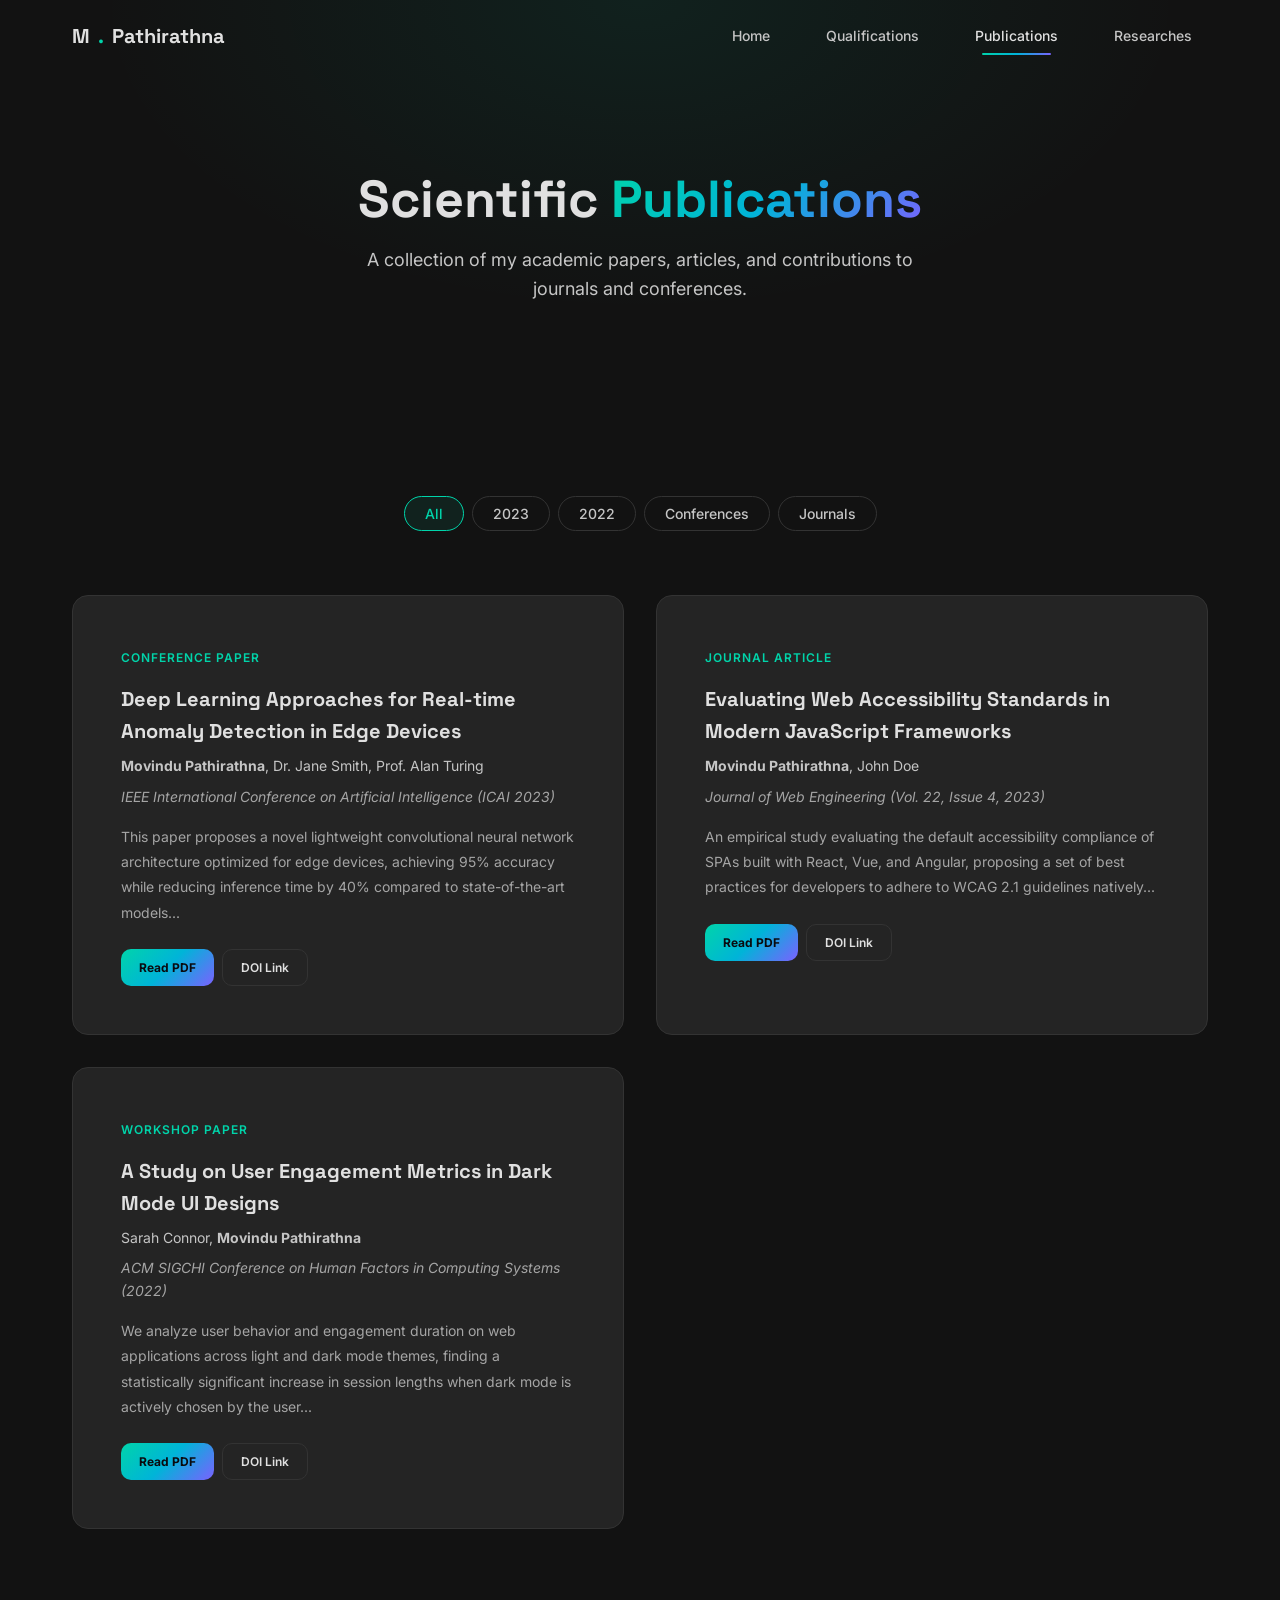
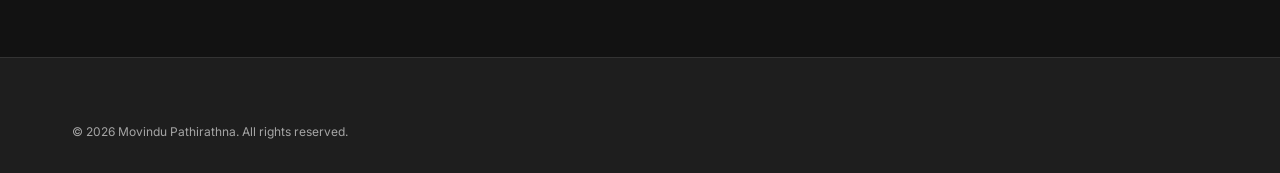
==== publications.html @ 027b83a5 "1st commit" ====
<!DOCTYPE html>
<html lang="en">
<head>
    <meta charset="UTF-8">
    <meta name="viewport" content="width=device-width, initial-scale=1.0">
    <title>Publications | Movindu Pathirathna</title>
    
    <link rel="stylesheet" href="css/style.css">
    <link rel="stylesheet" href="css/animations.css">
    <link rel="stylesheet" href="css/responsive.css">
</head>
<body>
    <!-- Navigation -->
    <nav class="navbar">
        <div class="container">
            <a href="index.html" class="nav-logo">
                M<span class="logo-accent">.</span>Pathirathna
            </a>
            
            <div class="nav-links">
                <a href="index.html" class="nav-link">Home</a>
                <a href="qualifications.html" class="nav-link">Qualifications</a>
                <a href="publications.html" class="nav-link active">Publications</a>
                <a href="researches.html" class="nav-link">Researches</a>
            </div>

            <div class="nav-hamburger">
                <span></span>
                <span></span>
                <span></span>
            </div>
        </div>
    </nav>

    <!-- Mobile Navigation Menu -->
    <div class="nav-mobile">
        <a href="index.html" class="nav-link">Home</a>
        <a href="qualifications.html" class="nav-link">Qualifications</a>
        <a href="publications.html" class="nav-link">Publications</a>
        <a href="researches.html" class="nav-link">Researches</a>
    </div>

    <!-- Page Header -->
    <header class="page-header">
        <div class="container">
            <h1 class="hero-entrance">Scientific <span class="gradient-text">Publications</span></h1>
            <p class="hero-entrance hero-entrance-delay-1">A collection of my academic papers, articles, and contributions to journals and conferences.</p>
        </div>
    </header>

    <!-- Publications List Section -->
    <section class="section pt-0">
        <div class="container">
            
            <div class="filter-bar reveal delay-2">
                <button class="filter-btn active">All</button>
                <button class="filter-btn">2023</button>
                <button class="filter-btn">2022</button>
                <button class="filter-btn">Conferences</button>
                <button class="filter-btn">Journals</button>
            </div>

            <div class="grid-2">
                <div class="pub-card reveal delay-1">
                    <span class="pub-type">Conference Paper</span>
                    <h3>Deep Learning Approaches for Real-time Anomaly Detection in Edge Devices</h3>
                    <div class="pub-authors"><strong>Movindu Pathirathna</strong>, Dr. Jane Smith, Prof. Alan Turing</div>
                    <div class="pub-venue">IEEE International Conference on Artificial Intelligence (ICAI 2023)</div>
                    <p class="pub-abstract">
                        This paper proposes a novel lightweight convolutional neural network architecture optimized for edge devices, achieving 95% accuracy while reducing inference time by 40% compared to state-of-the-art models...
                    </p>
                    <div class="pub-card-actions">
                        <a href="#" class="btn btn-sm btn-primary">Read PDF</a>
                        <a href="#" class="btn btn-sm btn-outline">DOI Link</a>
                    </div>
                </div>

                <div class="pub-card reveal delay-2">
                    <span class="pub-type">Journal Article</span>
                    <h3>Evaluating Web Accessibility Standards in Modern JavaScript Frameworks</h3>
                    <div class="pub-authors"><strong>Movindu Pathirathna</strong>, John Doe</div>
                    <div class="pub-venue">Journal of Web Engineering (Vol. 22, Issue 4, 2023)</div>
                    <p class="pub-abstract">
                        An empirical study evaluating the default accessibility compliance of SPAs built with React, Vue, and Angular, proposing a set of best practices for developers to adhere to WCAG 2.1 guidelines natively...
                    </p>
                    <div class="pub-card-actions">
                        <a href="#" class="btn btn-sm btn-primary">Read PDF</a>
                        <a href="#" class="btn btn-sm btn-outline">DOI Link</a>
                    </div>
                </div>

                <div class="pub-card reveal delay-3">
                    <span class="pub-type">Workshop Paper</span>
                    <h3>A Study on User Engagement Metrics in Dark Mode UI Designs</h3>
                    <div class="pub-authors">Sarah Connor, <strong>Movindu Pathirathna</strong></div>
                    <div class="pub-venue">ACM SIGCHI Conference on Human Factors in Computing Systems (2022)</div>
                    <p class="pub-abstract">
                        We analyze user behavior and engagement duration on web applications across light and dark mode themes, finding a statistically significant increase in session lengths when dark mode is actively chosen by the user...
                    </p>
                    <div class="pub-card-actions">
                        <a href="#" class="btn btn-sm btn-primary">Read PDF</a>
                        <a href="#" class="btn btn-sm btn-outline">DOI Link</a>
                    </div>
                </div>
            </div>
        </div>
    </section>

    <!-- Footer -->
    <footer class="footer">
        <div class="container">
            <div class="footer-bottom" style="border-top: none; padding-top: 0;">
                <p>&copy; 2026 Movindu Pathirathna. All rights reserved.</p>
            </div>
        </div>
    </footer>

    <!-- Scripts -->
    <script src="js/main.js"></script>
</body>
</html>
---- css/style.css ----
/* ================================================
   DESIGN SYSTEM — Movindu Pathirathna Portfolio
   ================================================ */

/* ---------- Google Fonts ---------- */
@import url('https://fonts.googleapis.com/css2?family=Inter:wght@300;400;500;600;700&family=Space+Grotesk:wght@400;500;600;700&display=swap');

/* ---------- CSS Custom Properties ---------- */
:root {
  /* Colors — Dark Grey Theme */
  --bg-primary: #121212;
  --bg-secondary: #1e1e1e;
  --bg-card: #242424;
  --bg-card-hover: #2c2c2c;
  --bg-glass: rgba(36, 36, 36, 0.6);
  --bg-glass-border: rgba(255, 255, 255, 0.08);

  --border-primary: #333333;
  --border-hover: #404040;
  --border-accent: rgba(0, 212, 170, 0.3);

  --accent-primary: #00d4aa;
  --accent-secondary: #00b4d8;
  --accent-tertiary: #7b61ff;
  --accent-gradient: linear-gradient(135deg, #00d4aa 0%, #00b4d8 50%, #7b61ff 100%);
  --accent-gradient-hover: linear-gradient(135deg, #00e8bb 0%, #00c8ec 50%, #8f77ff 100%);
  --accent-glow: rgba(0, 212, 170, 0.15);
  --accent-glow-strong: rgba(0, 212, 170, 0.35);

  --text-primary: #e0e0e0;
  --text-secondary: #c5c5c5;
  --text-muted: #a5a5a5;
  --text-accent: #2cdab7;

  /* Typography */
  --font-body: 'Inter', -apple-system, BlinkMacSystemFont, 'Segoe UI', sans-serif;
  --font-heading: 'Space Grotesk', 'Inter', sans-serif;

  --fs-xs: 0.75rem;
  --fs-sm: 0.875rem;
  --fs-base: 1rem;
  --fs-md: 1.125rem;
  --fs-lg: 1.25rem;
  --fs-xl: 1.5rem;
  --fs-2xl: 2rem;
  --fs-3xl: 2.5rem;
  --fs-4xl: 3.25rem;
  --fs-5xl: 4rem;

  --fw-light: 300;
  --fw-regular: 400;
  --fw-medium: 500;
  --fw-semibold: 600;
  --fw-bold: 700;

  --lh-tight: 1.2;
  --lh-normal: 1.6;
  --lh-relaxed: 1.8;

  /* Spacing */
  --space-xs: 0.25rem;
  --space-sm: 0.5rem;
  --space-md: 1rem;
  --space-lg: 1.5rem;
  --space-xl: 2rem;
  --space-2xl: 3rem;
  --space-3xl: 4rem;
  --space-4xl: 6rem;
  --space-5xl: 8rem;

  /* Border Radius */
  --radius-sm: 6px;
  --radius-md: 10px;
  --radius-lg: 16px;
  --radius-xl: 24px;
  --radius-full: 50%;

  /* Shadows */
  --shadow-sm: 0 2px 8px rgba(0, 0, 0, 0.3);
  --shadow-md: 0 4px 16px rgba(0, 0, 0, 0.4);
  --shadow-lg: 0 8px 32px rgba(0, 0, 0, 0.5);
  --shadow-glow: 0 0 20px rgba(0, 212, 170, 0.15);
  --shadow-glow-strong: 0 0 40px rgba(0, 212, 170, 0.25);

  /* Transitions */
  --transition-fast: 0.2s cubic-bezier(0.4, 0, 0.2, 1);
  --transition-base: 0.3s cubic-bezier(0.4, 0, 0.2, 1);
  --transition-slow: 0.5s cubic-bezier(0.4, 0, 0.2, 1);
  --transition-spring: 0.6s cubic-bezier(0.34, 1.56, 0.64, 1);

  /* Z-index layers */
  --z-base: 1;
  --z-dropdown: 10;
  --z-sticky: 50;
  --z-overlay: 100;
  --z-modal: 200;
  --z-toast: 300;

  /* Layout */
  --container-max: 1200px;
  --nav-height: 72px;
}

/* ---------- Reset & Base ---------- */
*,
*::before,
*::after {
  margin: 0;
  padding: 0;
  box-sizing: border-box;
}

html {
  scroll-behavior: smooth;
  scroll-padding-top: var(--nav-height);
}

body {
  font-family: var(--font-body);
  font-size: var(--fs-base);
  font-weight: var(--fw-regular);
  line-height: var(--lh-normal);
  color: var(--text-primary);
  background-color: var(--bg-primary);
  -webkit-font-smoothing: antialiased;
  -moz-osx-font-smoothing: grayscale;
  overflow-x: hidden;
}

a {
  color: var(--text-accent);
  text-decoration: none;
  transition: color var(--transition-fast);
}

a:hover {
  color: var(--accent-secondary);
}

img {
  max-width: 100%;
  height: auto;
  display: block;
}

ul,
ol {
  list-style: none;
}

button {
  cursor: pointer;
  font-family: inherit;
  border: none;
  background: none;
  color: inherit;
}

input,
textarea {
  font-family: inherit;
  font-size: inherit;
  color: inherit;
  background: none;
  border: none;
  outline: none;
}

::selection {
  background: rgba(0, 212, 170, 0.3);
  color: #fff;
}

::-webkit-scrollbar {
  width: 8px;
}

::-webkit-scrollbar-track {
  background: var(--bg-secondary);
}

::-webkit-scrollbar-thumb {
  background: var(--border-primary);
  border-radius: 4px;
}

::-webkit-scrollbar-thumb:hover {
  background: var(--border-hover);
}

/* ---------- Container ---------- */
.container {
  width: 100%;
  max-width: var(--container-max);
  margin: 0 auto;
  padding: 0 var(--space-xl);
}

/* ---------- Section ---------- */
.section {
  padding: var(--space-5xl) 0;
  position: relative;
}

.section-header {
  text-align: center;
  margin-bottom: var(--space-4xl);
}

.section-label {
  display: inline-block;
  font-family: var(--font-heading);
  font-size: var(--fs-sm);
  font-weight: var(--fw-semibold);
  text-transform: uppercase;
  letter-spacing: 3px;
  color: var(--accent-primary);
  margin-bottom: var(--space-md);
  position: relative;
}

.section-label::before,
.section-label::after {
  content: '';
  position: absolute;
  top: 50%;
  width: 30px;
  height: 1px;
  background: var(--accent-primary);
  opacity: 0.4;
}

.section-label::before {
  right: calc(100% + 12px);
}

.section-label::after {
  left: calc(100% + 12px);
}

.section-title {
  font-family: var(--font-heading);
  font-size: var(--fs-3xl);
  font-weight: var(--fw-bold);
  line-height: var(--lh-tight);
  color: var(--text-primary);
  margin-bottom: var(--space-md);
}

.section-subtitle {
  font-size: var(--fs-md);
  color: var(--text-secondary);
  max-width: 600px;
  margin: 0 auto;
}

/* ---------- Typography ---------- */
h1,
h2,
h3,
h4,
h5,
h6 {
  font-family: var(--font-heading);
  font-weight: var(--fw-bold);
  line-height: var(--lh-tight);
}

.gradient-text {
  background: var(--accent-gradient);
  -webkit-background-clip: text;
  -webkit-text-fill-color: transparent;
  background-clip: text;
}

/* ---------- Navigation ---------- */
.navbar {
  position: fixed;
  top: 0;
  left: 0;
  right: 0;
  height: var(--nav-height);
  z-index: var(--z-sticky);
  transition: background var(--transition-base), box-shadow var(--transition-base);
}

.navbar.scrolled {
  background: rgba(10, 10, 15, 0.85);
  backdrop-filter: blur(20px);
  -webkit-backdrop-filter: blur(20px);
  box-shadow: 0 1px 0 var(--bg-glass-border);
}

.navbar .container {
  display: flex;
  align-items: center;
  justify-content: space-between;
  height: 100%;
}

.nav-logo {
  font-family: var(--font-heading);
  font-size: var(--fs-lg);
  font-weight: var(--fw-bold);
  color: var(--text-primary);
  display: flex;
  align-items: center;
  gap: var(--space-sm);
}

.nav-logo .logo-accent {
  color: var(--accent-primary);
}

.nav-links {
  display: flex;
  align-items: center;
  gap: var(--space-lg);
}

.nav-link {
  font-size: var(--fs-sm);
  font-weight: var(--fw-medium);
  color: var(--text-secondary);
  padding: var(--space-sm) var(--space-md);
  border-radius: var(--radius-sm);
  position: relative;
  transition: color var(--transition-fast);
}

.nav-link::after {
  content: '';
  position: absolute;
  bottom: 0;
  left: 50%;
  width: 0;
  height: 2px;
  background: var(--accent-gradient);
  transition: width var(--transition-base), left var(--transition-base);
  border-radius: 1px;
}

.nav-link:hover,
.nav-link.active {
  color: var(--text-primary);
}

.nav-link:hover::after,
.nav-link.active::after {
  width: 60%;
  left: 20%;
}

/* Hamburger */
.nav-hamburger {
  display: none;
  flex-direction: column;
  gap: 5px;
  padding: var(--space-sm);
  cursor: pointer;
  z-index: var(--z-overlay);
}

.nav-hamburger span {
  display: block;
  width: 24px;
  height: 2px;
  background: var(--text-primary);
  border-radius: 2px;
  transition: transform var(--transition-base), opacity var(--transition-fast);
}

.nav-hamburger.active span:nth-child(1) {
  transform: rotate(45deg) translate(5px, 5px);
}

.nav-hamburger.active span:nth-child(2) {
  opacity: 0;
}

.nav-hamburger.active span:nth-child(3) {
  transform: rotate(-45deg) translate(5px, -5px);
}

/* Mobile menu */
.nav-mobile {
  display: none;
  position: fixed;
  top: 0;
  left: 0;
  right: 0;
  bottom: 0;
  background: rgba(10, 10, 15, 0.95);
  backdrop-filter: blur(20px);
  -webkit-backdrop-filter: blur(20px);
  z-index: var(--z-overlay);
  flex-direction: column;
  align-items: center;
  justify-content: center;
  gap: var(--space-xl);
  opacity: 0;
  pointer-events: none;
  transition: opacity var(--transition-base);
}

.nav-mobile.open {
  opacity: 1;
  pointer-events: all;
}

.nav-mobile .nav-link {
  font-size: var(--fs-xl);
}

/* ---------- Hero Section ---------- */
.hero {
  min-height: 100vh;
  display: relative;
  align-items: center;
  padding-top: var(--nav-height);
  position: relative;
  overflow: hidden;
  background-image: url('../assets/images/profile black.jpg');
  background-size: cover;
  background-position: center top;
  background-repeat: no-repeat;
}

.hero .container {
  position:relative;
  z-index: var(--z-base);
  display: flex;
  align-items: center;
  justify-content: flex-end;
}

.hero-content {
  width: 700px;
  flex-shrink: 0;
  background: transparent;
  border: none;
  padding-top: var(--space-5xl);
}

.hero-greeting {
  font-size: var(--fs-md);
  color: var(--accent-primary);
  font-weight: var(--fw-medium);
  margin-bottom: var(--space-sm);
  display: flex;
  align-items: center;
  gap: var(--space-sm);
}

.hero-name {
  font-family: var(--font-heading);
  font-size: var(--fs-5xl);
  font-weight: var(--fw-bold);
  line-height: var(--lh-tight);
  margin-bottom: var(--space-md);
}

.hero-name .typewriter {
  display: inline;
}

.hero-name .cursor {
  display: inline-block;
  width: 3px;
  height: 0.9em;
  background: var(--accent-primary);
  margin-left: 2px;
  animation: blink 1s step-end infinite;
  vertical-align: text-bottom;
}

@keyframes blink {

  0%,
  50% {
    opacity: 1;
  }

  51%,
  100% {
    opacity: 0;
  }
}

.hero-tagline {
  font-size: var(--fs-lg);
  color: var(--text-secondary);
  margin-bottom: var(--space-lg);
  max-width: 520px;
}

.hero-description {
  font-size: var(--fs-base);
  color: var(--text-muted);
  line-height: var(--lh-relaxed);
  margin-bottom: var(--space-2xl);
  max-width: 520px;
}

.hero-actions {
  display: flex;
  gap: var(--space-md);
  flex-wrap: wrap;
}

/* ---------- Buttons ---------- */
.btn {
  display: inline-flex;
  align-items: center;
  justify-content: center;
  gap: var(--space-sm);
  padding: 12px 28px;
  font-size: var(--fs-sm);
  font-weight: var(--fw-semibold);
  border-radius: var(--radius-md);
  transition: all var(--transition-base);
  position: relative;
  overflow: hidden;
}

.btn::before {
  content: '';
  position: absolute;
  top: 50%;
  left: 50%;
  width: 0;
  height: 0;
  border-radius: var(--radius-full);
  background: rgba(255, 255, 255, 0.15);
  transition: width 0.6s ease, height 0.6s ease;
  transform: translate(-50%, -50%);
}

.btn:active::before {
  width: 300px;
  height: 300px;
}

.btn-primary {
  background: var(--accent-gradient);
  color: #0a0a0f;
  font-weight: var(--fw-bold);
}

.btn-primary:hover {
  background: var(--accent-gradient-hover);
  box-shadow: var(--shadow-glow-strong);
  transform: translateY(-2px);
  color: #0a0a0f;
}

.btn-outline {
  border: 1px solid var(--border-primary);
  color: var(--text-primary);
  background: transparent;
}

.btn-outline:hover {
  border-color: var(--accent-primary);
  color: var(--accent-primary);
  box-shadow: var(--shadow-glow);
  transform: translateY(-2px);
}

.btn-sm {
  padding: 8px 18px;
  font-size: var(--fs-xs);
}

.btn-icon {
  width: 44px;
  height: 44px;
  padding: 0;
  border-radius: var(--radius-md);
  border: 1px solid var(--border-primary);
  display: inline-flex;
  align-items: center;
  justify-content: center;
}

.btn-icon:hover {
  border-color: var(--accent-primary);
  box-shadow: var(--shadow-glow);
  transform: translateY(-2px);
}

.btn-icon svg {
  width: 20px;
  height: 20px;
}

/* ---------- Cards ---------- */
.card {
  background: var(--bg-card);
  border: 1px solid var(--border-primary);
  border-radius: var(--radius-lg);
  padding: var(--space-xl);
  transition: all var(--transition-base);
  position: relative;
  overflow: hidden;
}

.card::before {
  content: '';
  position: absolute;
  top: 0;
  left: 0;
  right: 0;
  height: 2px;
  background: var(--accent-gradient);
  opacity: 0;
  transition: opacity var(--transition-base);
}

.card:hover {
  border-color: var(--border-hover);
  background: var(--bg-card-hover);
  transform: translateY(-4px);
  box-shadow: var(--shadow-lg);
}

.card:hover::before {
  opacity: 1;
}

.glass-card {
  background: var(--bg-glass);
  backdrop-filter: blur(16px);
  -webkit-backdrop-filter: blur(16px);
  border: 1px solid var(--bg-glass-border);
  border-radius: var(--radius-lg);
  padding: var(--space-xl);
}

/* ---------- Grid Layouts ---------- */
.grid-2 {
  display: grid;
  grid-template-columns: repeat(2, 1fr);
  gap: var(--space-xl);
}

.grid-3 {
  display: grid;
  grid-template-columns: repeat(3, 1fr);
  gap: var(--space-xl);
}

.grid-4 {
  display: grid;
  grid-template-columns: repeat(4, 1fr);
  gap: var(--space-xl);
}

/* ---------- Tags ---------- */
.tag {
  display: inline-block;
  padding: 4px 12px;
  font-size: var(--fs-xs);
  font-weight: var(--fw-medium);
  border-radius: var(--radius-sm);
  background: rgba(0, 212, 170, 0.1);
  color: var(--accent-primary);
  border: 1px solid rgba(0, 212, 170, 0.15);
}

.tag-secondary {
  background: rgba(0, 180, 216, 0.1);
  color: var(--accent-secondary);
  border-color: rgba(0, 180, 216, 0.15);
}

.tag-tertiary {
  background: rgba(123, 97, 255, 0.1);
  color: var(--accent-tertiary);
  border-color: rgba(123, 97, 255, 0.15);
}

.tags {
  display: flex;
  flex-wrap: wrap;
  gap: var(--space-sm);
}

/* ---------- Timeline ---------- */
.timeline {
  position: relative;
  padding-left: var(--space-3xl);
}

.timeline::before {
  content: '';
  position: absolute;
  left: 12px;
  top: 0;
  bottom: 0;
  width: 2px;
  background: linear-gradient(to bottom, var(--accent-primary), var(--accent-secondary), transparent);
}

.timeline-item {
  position: relative;
  margin-bottom: var(--space-2xl);
}

.timeline-dot {
  position: absolute;
  left: calc(-1 * var(--space-3xl) + 6px);
  top: 6px;
  width: 14px;
  height: 14px;
  border-radius: var(--radius-full);
  background: var(--accent-primary);
  border: 3px solid var(--bg-primary);
  box-shadow: 0 0 10px rgba(0, 212, 170, 0.4);
}

.timeline-date {
  font-size: var(--fs-sm);
  color: var(--accent-primary);
  font-weight: var(--fw-semibold);
  margin-bottom: var(--space-sm);
}

.timeline-card {
  background: var(--bg-card);
  border: 1px solid var(--border-primary);
  border-radius: var(--radius-lg);
  padding: var(--space-xl);
  transition: all var(--transition-base);
}

.timeline-card:hover {
  border-color: var(--border-accent);
  box-shadow: var(--shadow-glow);
  transform: translateX(4px);
}

.timeline-card h3 {
  font-size: var(--fs-lg);
  margin-bottom: var(--space-xs);
}

.timeline-card .subtitle {
  font-size: var(--fs-sm);
  color: var(--text-secondary);
  margin-bottom: var(--space-md);
}

.timeline-card p {
  font-size: var(--fs-sm);
  color: var(--text-muted);
  line-height: var(--lh-relaxed);
}

/* ---------- Project Cards ---------- */
.project-card {
  background: var(--bg-card);
  border: 1px solid var(--border-primary);
  border-radius: var(--radius-lg);
  overflow: hidden;
  transition: all var(--transition-base);
}

.project-card:hover {
  border-color: var(--border-hover);
  transform: translateY(-6px);
  box-shadow: var(--shadow-lg), var(--shadow-glow);
}

.project-card-image {
  width: 100%;
  height: 200px;
  object-fit: cover;
  border-bottom: 1px solid var(--border-primary);
}

.project-card-body {
  padding: var(--space-xl);
}

.project-card-body h3 {
  font-size: var(--fs-lg);
  margin-bottom: var(--space-sm);
}

.project-card-body p {
  font-size: var(--fs-sm);
  color: var(--text-secondary);
  line-height: var(--lh-relaxed);
  margin-bottom: var(--space-md);
}

.project-card-footer {
  display: flex;
  justify-content: space-between;
  align-items: center;
  margin-top: var(--space-md);
}

/* ---------- Contact Section ---------- */
.contact-grid {
  display: grid;
  grid-template-columns: 1fr 1fr;
  gap: var(--space-3xl);
  align-items: start;
}

.contact-info-item {
  display: flex;
  align-items: center;
  gap: var(--space-md);
  padding: var(--space-md) 0;
}

.contact-icon {
  width: 48px;
  height: 48px;
  border-radius: var(--radius-md);
  background: rgba(0, 212, 170, 0.1);
  border: 1px solid rgba(0, 212, 170, 0.15);
  display: flex;
  align-items: center;
  justify-content: center;
  flex-shrink: 0;
  transition: all var(--transition-base);
}

.contact-info-item:hover .contact-icon {
  background: rgba(0, 212, 170, 0.2);
  box-shadow: var(--shadow-glow);
}

.contact-icon svg {
  width: 22px;
  height: 22px;
  color: var(--accent-primary);
}

.contact-info-item .label {
  font-size: var(--fs-xs);
  color: var(--text-muted);
  text-transform: uppercase;
  letter-spacing: 1px;
  margin-bottom: 2px;
}

.contact-info-item .value {
  font-size: var(--fs-sm);
  color: var(--text-primary);
}

/* Contact Form */
.form-group {
  margin-bottom: var(--space-lg);
}

.form-group label {
  display: block;
  font-size: var(--fs-sm);
  font-weight: var(--fw-medium);
  color: var(--text-secondary);
  margin-bottom: var(--space-sm);
}

.form-control {
  width: 100%;
  padding: 12px 16px;
  background: var(--bg-card);
  border: 1px solid var(--border-primary);
  border-radius: var(--radius-md);
  color: var(--text-primary);
  font-size: var(--fs-sm);
  transition: border-color var(--transition-fast), box-shadow var(--transition-fast);
}

.form-control:focus {
  border-color: var(--accent-primary);
  box-shadow: 0 0 0 3px rgba(0, 212, 170, 0.1);
}

.form-control::placeholder {
  color: var(--text-muted);
}

textarea.form-control {
  min-height: 120px;
  resize: vertical;
}

/* ---------- Social Links ---------- */
.social-links {
  display: flex;
  gap: var(--space-md);
}

.social-link {
  width: 44px;
  height: 44px;
  border-radius: var(--radius-md);
  border: 1px solid var(--border-primary);
  display: flex;
  align-items: center;
  justify-content: center;
  color: var(--text-secondary);
  transition: all var(--transition-base);
}

.social-link:hover {
  border-color: var(--accent-primary);
  color: var(--accent-primary);
  box-shadow: var(--shadow-glow);
  transform: translateY(-3px);
}

.social-link svg {
  width: 20px;
  height: 20px;
}

/* ---------- Footer ---------- */
.footer {
  background: var(--bg-secondary);
  border-top: 1px solid var(--border-primary);
  padding: var(--space-3xl) 0 var(--space-xl);
}

.footer-grid {
  display: grid;
  grid-template-columns: 2fr 1fr 1fr;
  gap: var(--space-3xl);
  margin-bottom: var(--space-2xl);
}

.footer-brand p {
  font-size: var(--fs-sm);
  color: var(--text-muted);
  margin-top: var(--space-md);
  max-width: 300px;
  line-height: var(--lh-relaxed);
}

.footer h4 {
  font-size: var(--fs-sm);
  font-weight: var(--fw-semibold);
  text-transform: uppercase;
  letter-spacing: 2px;
  color: var(--text-secondary);
  margin-bottom: var(--space-lg);
}

.footer-links li {
  margin-bottom: var(--space-sm);
}

.footer-links a {
  font-size: var(--fs-sm);
  color: var(--text-muted);
  transition: color var(--transition-fast), padding-left var(--transition-fast);
}

.footer-links a:hover {
  color: var(--accent-primary);
  padding-left: 4px;
}

.footer-bottom {
  border-top: 1px solid var(--border-primary);
  padding-top: var(--space-xl);
  display: flex;
  justify-content: space-between;
  align-items: center;
}

.footer-bottom p {
  font-size: var(--fs-xs);
  color: var(--text-muted);
}

/* ---------- Downloads Section ---------- */
.downloads-grid {
  display: grid;
  gap: var(--space-md);
}

.download-item {
  display: flex;
  align-items: center;
  gap: var(--space-lg);
  padding: var(--space-lg) var(--space-xl);
  background: var(--bg-card);
  border: 1px solid var(--border-primary);
  border-radius: var(--radius-lg);
  transition: all var(--transition-base);
}

.download-item:hover {
  border-color: var(--border-accent);
  box-shadow: var(--shadow-glow);
  transform: translateX(4px);
}

.download-icon {
  width: 48px;
  height: 48px;
  border-radius: var(--radius-md);
  background: rgba(0, 180, 216, 0.1);
  border: 1px solid rgba(0, 180, 216, 0.15);
  display: flex;
  align-items: center;
  justify-content: center;
  flex-shrink: 0;
}

.download-icon svg {
  width: 24px;
  height: 24px;
  color: var(--accent-secondary);
}

.download-info {
  flex: 1;
}

.download-info h4 {
  font-size: var(--fs-base);
  margin-bottom: 2px;
}

.download-info p {
  font-size: var(--fs-xs);
  color: var(--text-muted);
}

.download-size {
  font-size: var(--fs-xs);
  color: var(--text-muted);
  margin-right: var(--space-md);
  white-space: nowrap;
}

/* ---------- Page Header ---------- */
.page-header {
  padding: calc(var(--nav-height) + var(--space-4xl)) 0 var(--space-3xl);
  text-align: center;
  position: relative;
  overflow: hidden;
}

.page-header::before {
  content: '';
  position: absolute;
  top: 0;
  left: 0;
  right: 0;
  bottom: 0;
  background: radial-gradient(ellipse at 50% 0%, rgba(0, 212, 170, 0.08) 0%, transparent 60%);
}

.page-header h1 {
  font-size: var(--fs-4xl);
  margin-bottom: var(--space-md);
  position: relative;
}

.page-header p {
  font-size: var(--fs-md);
  color: var(--text-secondary);
  max-width: 600px;
  margin: 0 auto;
  position: relative;
}

/* ---------- Publication Cards ---------- */
.pub-card {
  background: var(--bg-card);
  border: 1px solid var(--border-primary);
  border-radius: var(--radius-lg);
  padding: var(--space-2xl);
  transition: all var(--transition-base);
  position: relative;
}

.pub-card:hover {
  border-color: var(--border-accent);
  box-shadow: var(--shadow-glow);
  transform: translateY(-4px);
}

.pub-card .pub-type {
  display: inline-block;
  font-size: var(--fs-xs);
  font-weight: var(--fw-semibold);
  text-transform: uppercase;
  letter-spacing: 1px;
  color: var(--accent-primary);
  margin-bottom: var(--space-md);
}

.pub-card h3 {
  font-size: var(--fs-lg);
  margin-bottom: var(--space-sm);
  line-height: var(--lh-normal);
}

.pub-card .pub-authors {
  font-size: var(--fs-sm);
  color: var(--text-secondary);
  margin-bottom: var(--space-sm);
}

.pub-card .pub-venue {
  font-size: var(--fs-sm);
  color: var(--text-muted);
  font-style: italic;
  margin-bottom: var(--space-md);
}

.pub-card .pub-abstract {
  font-size: var(--fs-sm);
  color: var(--text-muted);
  line-height: var(--lh-relaxed);
  margin-bottom: var(--space-lg);
}

.pub-card-actions {
  display: flex;
  gap: var(--space-sm);
  flex-wrap: wrap;
}

/* ---------- Research Cards ---------- */
.research-card {
  background: var(--bg-card);
  border: 1px solid var(--border-primary);
  border-radius: var(--radius-lg);
  padding: var(--space-2xl);
  transition: all var(--transition-base);
}

.research-card:hover {
  border-color: var(--border-accent);
  box-shadow: var(--shadow-glow);
  transform: translateY(-4px);
}

.research-status {
  display: inline-flex;
  align-items: center;
  gap: 6px;
  font-size: var(--fs-xs);
  font-weight: var(--fw-semibold);
  text-transform: uppercase;
  letter-spacing: 1px;
  margin-bottom: var(--space-md);
}

.research-status .dot {
  width: 8px;
  height: 8px;
  border-radius: var(--radius-full);
}

.research-status.ongoing .dot {
  background: #22c55e;
  box-shadow: 0 0 8px rgba(34, 197, 94, 0.4);
  animation: pulse-dot 2s ease-in-out infinite;
}

.research-status.ongoing {
  color: #22c55e;
}

.research-status.completed .dot {
  background: var(--accent-secondary);
}

.research-status.completed {
  color: var(--accent-secondary);
}

@keyframes pulse-dot {

  0%,
  100% {
    opacity: 1;
  }

  50% {
    opacity: 0.4;
  }
}

.research-card h3 {
  font-size: var(--fs-lg);
  margin-bottom: var(--space-sm);
}

.research-card .field {
  font-size: var(--fs-sm);
  color: var(--accent-primary);
  margin-bottom: var(--space-md);
}

.research-card p {
  font-size: var(--fs-sm);
  color: var(--text-muted);
  line-height: var(--lh-relaxed);
  margin-bottom: var(--space-md);
}

.research-collaborators {
  display: flex;
  align-items: center;
  gap: var(--space-sm);
  margin-top: var(--space-md);
  padding-top: var(--space-md);
  border-top: 1px solid var(--border-primary);
}

.research-collaborators span {
  font-size: var(--fs-xs);
  color: var(--text-muted);
}

/* ---------- Skill Bars ---------- */
.skill-category {
  margin-bottom: var(--space-2xl);
}

.skill-category h3 {
  font-size: var(--fs-lg);
  margin-bottom: var(--space-lg);
  color: var(--text-primary);
}

.skill-item {
  margin-bottom: var(--space-md);
}

.skill-header {
  display: flex;
  justify-content: space-between;
  margin-bottom: var(--space-sm);
}

.skill-header span {
  font-size: var(--fs-sm);
  color: var(--text-secondary);
}

.skill-header .skill-level {
  color: var(--accent-primary);
  font-weight: var(--fw-semibold);
}

.skill-bar {
  width: 100%;
  height: 6px;
  background: var(--border-primary);
  border-radius: 3px;
  overflow: hidden;
}

.skill-bar-fill {
  height: 100%;
  background: var(--accent-gradient);
  border-radius: 3px;
  width: 0;
  transition: width 1.5s cubic-bezier(0.4, 0, 0.2, 1);
}

/* ---------- Certification Cards ---------- */
.cert-card {
  background: var(--bg-card);
  border: 1px solid var(--border-primary);
  border-radius: var(--radius-lg);
  padding: var(--space-xl);
  transition: all var(--transition-base);
  text-align: center;
}

.cert-card:hover {
  border-color: var(--border-accent);
  box-shadow: var(--shadow-glow);
  transform: translateY(-4px);
}

.cert-badge {
  width: 64px;
  height: 64px;
  margin: 0 auto var(--space-lg);
  border-radius: var(--radius-md);
  background: rgba(0, 212, 170, 0.1);
  display: flex;
  align-items: center;
  justify-content: center;
}

.cert-badge svg {
  width: 32px;
  height: 32px;
  color: var(--accent-primary);
}

.cert-card h4 {
  font-size: var(--fs-base);
  margin-bottom: var(--space-xs);
}

.cert-card .issuer {
  font-size: var(--fs-sm);
  color: var(--text-secondary);
  margin-bottom: var(--space-xs);
}

.cert-card .date {
  font-size: var(--fs-xs);
  color: var(--text-muted);
  margin-bottom: var(--space-md);
}

/* ---------- Filter Bar ---------- */
.filter-bar {
  display: flex;
  justify-content: center;
  gap: var(--space-sm);
  margin-bottom: var(--space-3xl);
  flex-wrap: wrap;
}

.filter-btn {
  padding: 8px 20px;
  font-size: var(--fs-sm);
  font-weight: var(--fw-medium);
  border-radius: var(--radius-xl);
  border: 1px solid var(--border-primary);
  color: var(--text-secondary);
  transition: all var(--transition-base);
}

.filter-btn:hover,
.filter-btn.active {
  border-color: var(--accent-primary);
  color: var(--accent-primary);
  background: rgba(0, 212, 170, 0.08);
}

/* ---------- Collaboration Cards ---------- */
.collab-card {
  background: var(--bg-card);
  border: 1px solid var(--border-primary);
  border-radius: var(--radius-lg);
  padding: var(--space-xl);
  text-align: center;
  transition: all var(--transition-base);
}

.collab-card:hover {
  border-color: var(--border-accent);
  box-shadow: var(--shadow-glow);
  transform: translateY(-4px);
}

.collab-avatar {
  width: 80px;
  height: 80px;
  border-radius: var(--radius-full);
  margin: 0 auto var(--space-lg);
  background: var(--accent-gradient);
  display: flex;
  align-items: center;
  justify-content: center;
  font-size: var(--fs-xl);
  font-weight: var(--fw-bold);
  color: #0a0a0f;
}

.collab-card h4 {
  font-size: var(--fs-base);
  margin-bottom: var(--space-xs);
}

.collab-card .role {
  font-size: var(--fs-sm);
  color: var(--accent-primary);
  margin-bottom: var(--space-md);
}

.collab-card p {
  font-size: var(--fs-sm);
  color: var(--text-muted);
  line-height: var(--lh-relaxed);
}

/* ---------- Page Transition Overlay ---------- */
.page-transition {
  position: fixed;
  top: 0;
  left: 0;
  right: 0;
  bottom: 0;
  background: var(--bg-primary);
  z-index: var(--z-modal);
  opacity: 0;
  pointer-events: none;
  transition: opacity 0.3s ease;
}

.page-transition.active {
  opacity: 1;
  pointer-events: all;
}

/* ---------- Back to Top ---------- */
.back-to-top {
  position: fixed;
  bottom: 30px;
  right: 30px;
  width: 44px;
  height: 44px;
  border-radius: var(--radius-md);
  background: var(--bg-card);
  border: 1px solid var(--border-primary);
  display: flex;
  align-items: center;
  justify-content: center;
  color: var(--text-secondary);
  z-index: var(--z-sticky);
  opacity: 0;
  transform: translateY(20px);
  transition: all var(--transition-base);
  cursor: pointer;
}

.back-to-top.visible {
  opacity: 1;
  transform: translateY(0);
}

.back-to-top:hover {
  border-color: var(--accent-primary);
  color: var(--accent-primary);
  box-shadow: var(--shadow-glow);
}

.back-to-top svg {
  width: 20px;
  height: 20px;
}

/* ---------- Loading State ---------- */
.skeleton {
  background: linear-gradient(90deg, var(--bg-card) 25%, var(--bg-card-hover) 50%, var(--bg-card) 75%);
  background-size: 200% 100%;
  animation: skeleton-loading 1.5s infinite;
  border-radius: var(--radius-sm);
}

@keyframes skeleton-loading {
  0% {
    background-position: 200% 0;
  }

  100% {
    background-position: -200% 0;
  }
}
---- css/animations.css ----
/* ================================================
   ANIMATIONS — Scroll Reveal, Interactions, Effects
   ================================================ */

/* ---------- Scroll Reveal Animations ---------- */
.reveal {
  opacity: 0;
  transform: translateY(40px);
  transition: opacity 0.8s cubic-bezier(0.4, 0, 0.2, 1),
              transform 0.8s cubic-bezier(0.4, 0, 0.2, 1);
}

.reveal.visible {
  opacity: 1;
  transform: translateY(0);
}

.reveal-left {
  opacity: 0;
  transform: translateX(-60px);
  transition: opacity 0.8s cubic-bezier(0.4, 0, 0.2, 1),
              transform 0.8s cubic-bezier(0.4, 0, 0.2, 1);
}

.reveal-left.visible {
  opacity: 1;
  transform: translateX(0);
}

.reveal-right {
  opacity: 0;
  transform: translateX(60px);
  transition: opacity 0.8s cubic-bezier(0.4, 0, 0.2, 1),
              transform 0.8s cubic-bezier(0.4, 0, 0.2, 1);
}

.reveal-right.visible {
  opacity: 1;
  transform: translateX(0);
}

.reveal-scale {
  opacity: 0;
  transform: scale(0.85);
  transition: opacity 0.8s cubic-bezier(0.4, 0, 0.2, 1),
              transform 0.8s cubic-bezier(0.4, 0, 0.2, 1);
}

.reveal-scale.visible {
  opacity: 1;
  transform: scale(1);
}

/* Stagger delays */
.delay-1 { transition-delay: 0.1s; }
.delay-2 { transition-delay: 0.2s; }
.delay-3 { transition-delay: 0.3s; }
.delay-4 { transition-delay: 0.4s; }
.delay-5 { transition-delay: 0.5s; }
.delay-6 { transition-delay: 0.6s; }

/* ---------- Hero Entrance Animations ---------- */
.hero-entrance {
  opacity: 0;
  transform: translateY(30px);
  animation: hero-fade-in 1s cubic-bezier(0.4, 0, 0.2, 1) forwards;
}

.hero-entrance-delay-1 { animation-delay: 0.2s; }
.hero-entrance-delay-2 { animation-delay: 0.4s; }
.hero-entrance-delay-3 { animation-delay: 0.6s; }
.hero-entrance-delay-4 { animation-delay: 0.8s; }
.hero-entrance-delay-5 { animation-delay: 1.0s; }

@keyframes hero-fade-in {
  to {
    opacity: 1;
    transform: translateY(0);
  }
}


/* ---------- Gradient Text Shimmer ---------- */
.shimmer-text {
  background: linear-gradient(
    90deg,
    var(--text-primary) 0%,
    var(--accent-primary) 25%,
    var(--accent-secondary) 50%,
    var(--accent-primary) 75%,
    var(--text-primary) 100%
  );
  background-size: 200% auto;
  -webkit-background-clip: text;
  -webkit-text-fill-color: transparent;
  background-clip: text;
  animation: shimmer 4s linear infinite;
}

@keyframes shimmer {
  0% { background-position: -200% center; }
  100% { background-position: 200% center; }
}

/* ---------- Floating Animation ---------- */
.float {
  animation: float 6s ease-in-out infinite;
}

@keyframes float {
  0%, 100% { transform: translateY(0); }
  50% { transform: translateY(-12px); }
}

/* ---------- Button Ripple Effect ---------- */
.ripple {
  position: absolute;
  border-radius: 50%;
  background: rgba(255, 255, 255, 0.3);
  transform: scale(0);
  animation: ripple-effect 0.6s linear;
  pointer-events: none;
}

@keyframes ripple-effect {
  to {
    transform: scale(4);
    opacity: 0;
  }
}

/* ---------- Glow Pulse ---------- */
.glow-pulse {
  animation: glow-pulse-anim 2s ease-in-out infinite;
}

@keyframes glow-pulse-anim {
  0%, 100% { box-shadow: 0 0 0 0 rgba(0, 212, 170, 0.2); }
  50% { box-shadow: 0 0 20px 5px rgba(0, 212, 170, 0.3); }
}

/* ---------- Card Tilt on Hover ---------- */
.tilt-card {
  transform-style: preserve-3d;
  perspective: 1000px;
}

.tilt-card:hover {
  transform: perspective(1000px) rotateX(2deg) rotateY(-2deg) translateY(-4px);
}

/* ---------- Slide Underline ---------- */
.slide-underline {
  position: relative;
  display: inline-block;
}

.slide-underline::after {
  content: '';
  position: absolute;
  bottom: -2px;
  left: 0;
  width: 0;
  height: 2px;
  background: var(--accent-gradient);
  transition: width 0.4s cubic-bezier(0.4, 0, 0.2, 1);
}

.slide-underline:hover::after {
  width: 100%;
}

/* ---------- Counter Animation ---------- */
.count-up {
  display: inline-block;
}

/* ---------- Skill Bar Animation ---------- */
.skill-bar-fill.animate {
  transition: width 1.5s cubic-bezier(0.4, 0, 0.2, 1);
}

/* ---------- Bounce In ---------- */
.bounce-in {
  opacity: 0;
  transform: scale(0.3);
  transition: opacity 0.5s, transform 0.5s cubic-bezier(0.34, 1.56, 0.64, 1);
}

.bounce-in.visible {
  opacity: 1;
  transform: scale(1);
}

/* ---------- Rotate In ---------- */
.rotate-in {
  opacity: 0;
  transform: rotate(-10deg) scale(0.9);
  transition: all 0.6s cubic-bezier(0.4, 0, 0.2, 1);
}

.rotate-in.visible {
  opacity: 1;
  transform: rotate(0) scale(1);
}

/* ---------- Section Divider Animation ---------- */
.section-divider {
  width: 60px;
  height: 3px;
  background: var(--accent-gradient);
  margin: 0 auto var(--space-xl);
  border-radius: 2px;
  position: relative;
  overflow: hidden;
}

.section-divider::after {
  content: '';
  position: absolute;
  top: 0;
  left: -100%;
  width: 100%;
  height: 100%;
  background: rgba(255, 255, 255, 0.3);
  animation: divider-sweep 3s ease-in-out infinite;
}

@keyframes divider-sweep {
  0%, 100% { left: -100%; }
  50% { left: 100%; }
}

/* ---------- Hover Lift ---------- */
.hover-lift {
  transition: transform var(--transition-base), box-shadow var(--transition-base);
}

.hover-lift:hover {
  transform: translateY(-6px);
  box-shadow: var(--shadow-lg);
}

/* ---------- Particle Fade ---------- */
.particle {
  position: absolute;
  width: 3px;
  height: 3px;
  background: var(--accent-primary);
  border-radius: 50%;
  opacity: 0;
  animation: particle-float 8s ease-in-out infinite;
}

@keyframes particle-float {
  0%, 100% { opacity: 0; transform: translateY(0) translateX(0); }
  10% { opacity: 0.6; }
  90% { opacity: 0.6; }
  50% { transform: translateY(-100px) translateX(30px); }
}

/* ---------- Text Reveal (word by word) ---------- */
.text-reveal-word {
  display: inline-block;
  opacity: 0;
  transform: translateY(20px);
  transition: opacity 0.5s ease, transform 0.5s ease;
}

.text-reveal-word.visible {
  opacity: 1;
  transform: translateY(0);
}

/* ---------- Border Gradient Animation ---------- */
@property --gradient-angle {
  syntax: '<angle>';
  initial-value: 0deg;
  inherits: false;
}

.gradient-border {
  position: relative;
}

.gradient-border::before {
  content: '';
  position: absolute;
  inset: -1px;
  border-radius: inherit;
  background: conic-gradient(from var(--gradient-angle), var(--accent-primary), var(--accent-secondary), var(--accent-tertiary), var(--accent-primary));
  z-index: -1;
  animation: gradient-rotate 4s linear infinite;
}

@keyframes gradient-rotate {
  0% { --gradient-angle: 0deg; }
  100% { --gradient-angle: 360deg; }
}

/* ---------- Smooth page load ---------- */
body {
  animation: page-load 0.8s ease;
}

@keyframes page-load {
  from { opacity: 0; }
  to { opacity: 1; }
}
---- css/responsive.css ----
/* ================================================
   RESPONSIVE — Tablet & Mobile Breakpoints
   ================================================ */

/* ---------- Tablet (≤ 1024px) ---------- */
@media (max-width: 1024px) {
  :root {
    --fs-5xl: 3rem;
    --fs-4xl: 2.5rem;
    --fs-3xl: 2rem;
  }

  .container {
    padding: 0 var(--space-lg);
  }

  .hero-content {
    width: 560px;
  }

  .grid-3 {
    grid-template-columns: repeat(2, 1fr);
  }

  .grid-4 {
    grid-template-columns: repeat(2, 1fr);
  }

  .contact-grid {
    grid-template-columns: 1fr;
    gap: var(--space-2xl);
  }

  .footer-grid {
    grid-template-columns: 1fr 1fr;
    gap: var(--space-2xl);
  }

  .footer-brand {
    grid-column: 1 / -1;
  }

  .section {
    padding: var(--space-4xl) 0;
  }

  .page-header {
    padding: calc(var(--nav-height) + var(--space-3xl)) 0 var(--space-2xl);
  }
}

/* ---------- Mobile (≤ 768px) ---------- */
@media (max-width: 768px) {
  :root {
    --fs-5xl: 2.25rem;
    --fs-4xl: 2rem;
    --fs-3xl: 1.75rem;
    --fs-2xl: 1.5rem;
    --nav-height: 64px;
  }

  .container {
    padding: 0 var(--space-md);
  }

  /* Navigation */
  .nav-links {
    display: none;
  }

  .nav-hamburger {
    display: flex;
  }

  .nav-mobile {
    display: flex;
  }

  /* Hero */
  .hero {
    min-height: 100vh;
    background-position: left top;
    background-size: auto 100%;
  }

  .hero .container {
    /* keep flex-end so text stays over the right portion */
    justify-content: flex-end;
    align-items: center;
    padding-top: calc(var(--nav-height) + var(--space-xl));
    padding-bottom: var(--space-3xl);
  }

  .hero-content {
    width: 100%;
    max-width: 360px;
    padding-top: 0;
    background: rgba(10, 10, 10, 0.70);
    backdrop-filter: blur(10px);
    -webkit-backdrop-filter: blur(10px);
    border-radius: var(--radius-lg);
    padding: var(--space-xl) var(--space-lg);
    border: 1px solid rgba(255, 255, 255, 0.07);
  }

  .hero-greeting {
    justify-content: flex-start;
  }

  /* Grids */
  .grid-2,
  .grid-3,
  .grid-4 {
    grid-template-columns: 1fr;
  }

  /* Section */
  .section {
    padding: var(--space-3xl) 0;
  }

  .section-header {
    margin-bottom: var(--space-2xl);
  }

  .section-label::before,
  .section-label::after {
    display: none;
  }

  /* Timeline */
  .timeline {
    padding-left: var(--space-2xl);
  }

  .timeline-dot {
    left: calc(-1 * var(--space-2xl) + 6px);
  }

  /* Contact Grid */
  .contact-grid {
    grid-template-columns: 1fr;
  }

  /* Footer */
  .footer-grid {
    grid-template-columns: 1fr;
    gap: var(--space-xl);
  }

  .footer-bottom {
    flex-direction: column;
    gap: var(--space-md);
    text-align: center;
  }

  /* Page header */
  .page-header {
    padding: calc(var(--nav-height) + var(--space-2xl)) 0 var(--space-xl);
  }

  .page-header h1 {
    font-size: var(--fs-3xl);
  }

  /* Buttons */
  .hero-actions {
    flex-direction: column;
    width: 100%;
  }

  .hero-actions .btn {
    width: 100%;
  }

  /* Download Items */
  .download-item {
    flex-wrap: wrap;
    gap: var(--space-md);
  }

  .download-size {
    margin-right: 0;
  }

  /* Filter Bar */
  .filter-bar {
    gap: var(--space-xs);
  }

  .filter-btn {
    padding: 6px 14px;
    font-size: var(--fs-xs);
  }

  /* Publication / Research Cards */
  .pub-card,
  .research-card {
    padding: var(--space-xl);
  }

  /* Back to top */
  .back-to-top {
    bottom: 20px;
    right: 20px;
  }

  /* Social links */
  .social-links {
    justify-content: center;
  }
}

/* ---------- Small Mobile (≤ 480px) ---------- */
@media (max-width: 480px) {
  :root {
    --fs-5xl: 1.875rem;
    --fs-4xl: 1.625rem;
    --fs-3xl: 1.5rem;
  }

  .hero-content {
    max-width: 300px;
    padding: var(--space-lg) var(--space-md);
  }

  .card {
    padding: var(--space-lg);
  }

  .timeline-card {
    padding: var(--space-lg);
  }

  .pub-card-actions {
    flex-direction: column;
  }

  .pub-card-actions .btn {
    width: 100%;
  }
}
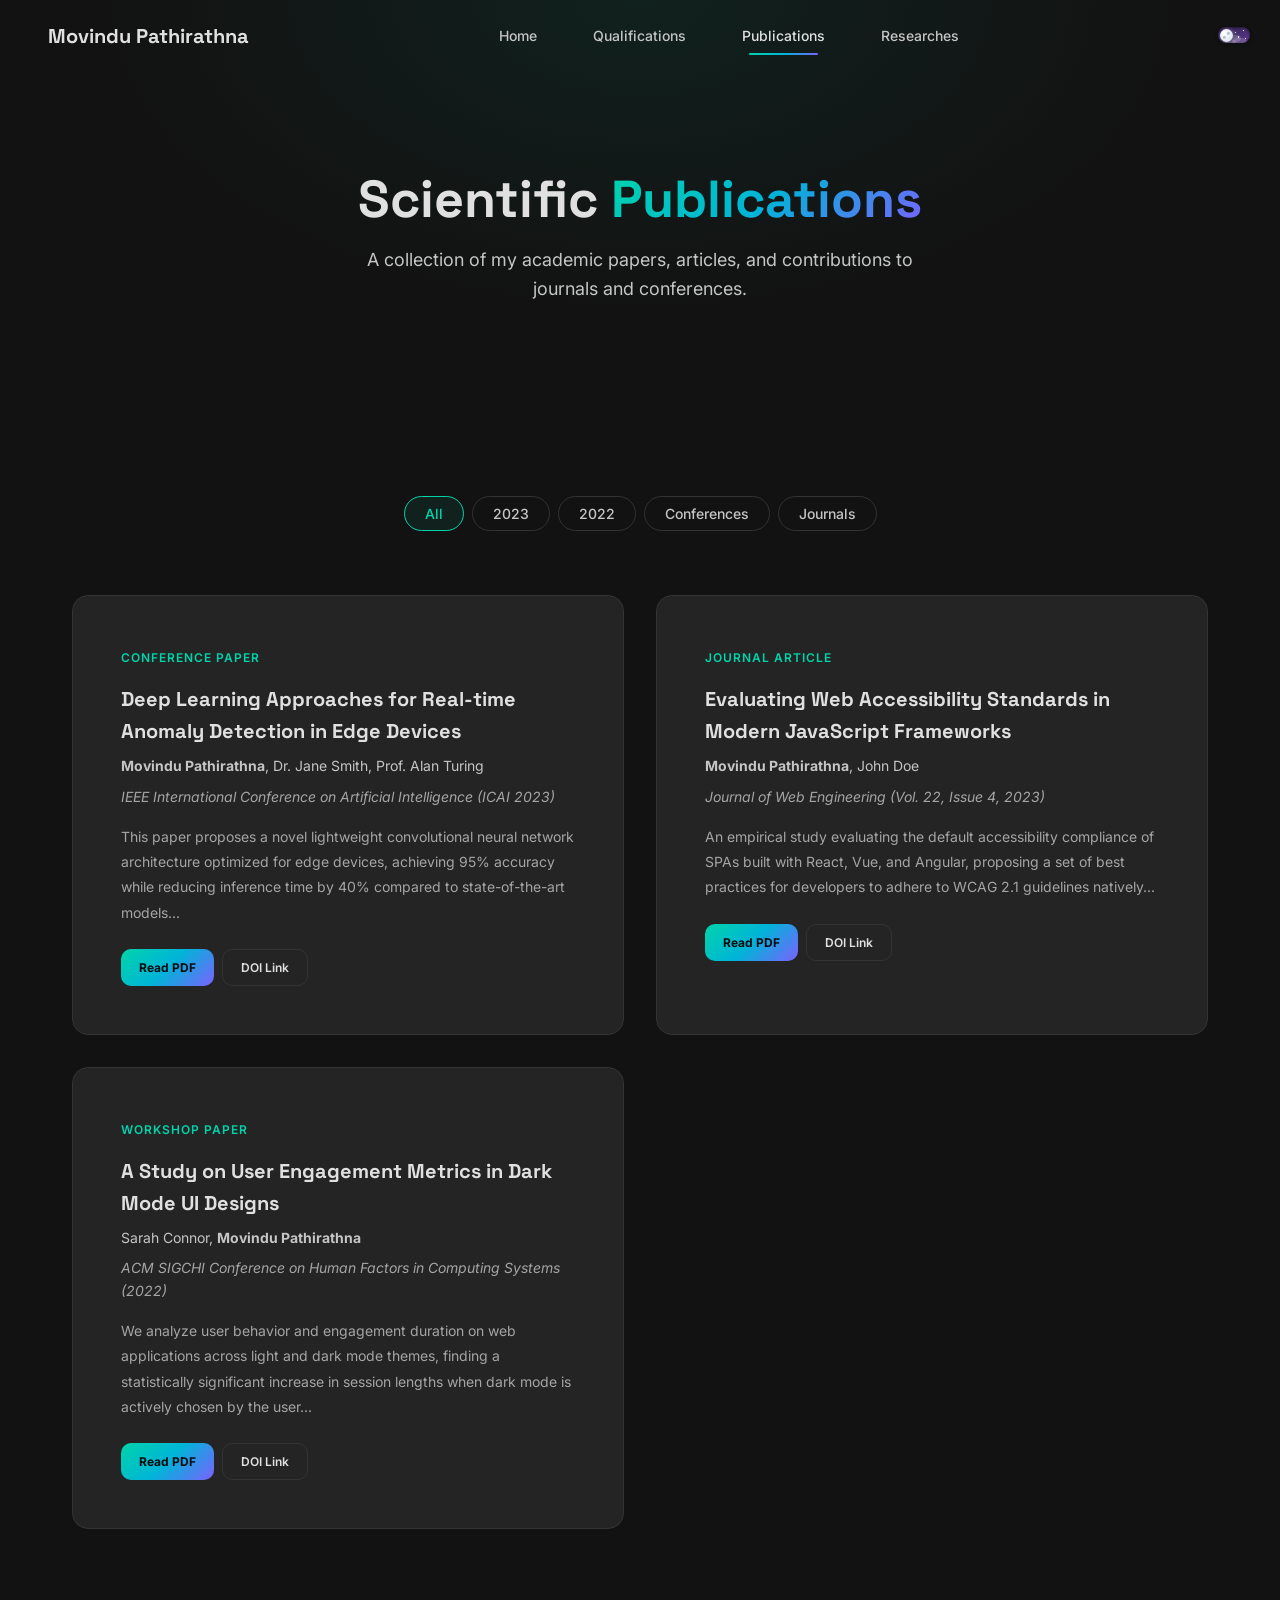
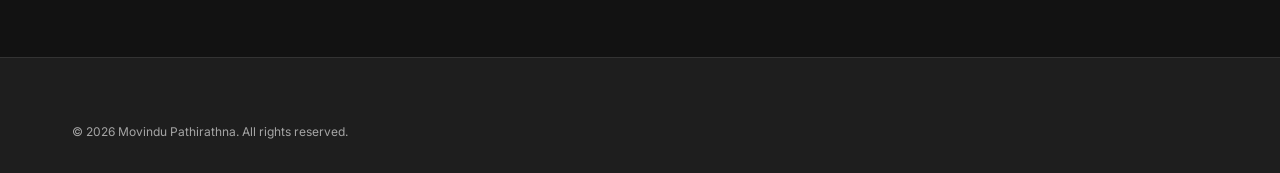
==== commit dfc0b6be: "Add files via upload 2nd commit" ====
--- a/publications.html
+++ b/publications.html
@@ -1,22 +1,24 @@
 <!DOCTYPE html>
 <html lang="en">
+
 <head>
     <meta charset="UTF-8">
     <meta name="viewport" content="width=device-width, initial-scale=1.0">
     <title>Publications | Movindu Pathirathna</title>
-    
+
     <link rel="stylesheet" href="css/style.css">
     <link rel="stylesheet" href="css/animations.css">
     <link rel="stylesheet" href="css/responsive.css">
 </head>
+
 <body>
     <!-- Navigation -->
     <nav class="navbar">
         <div class="container">
             <a href="index.html" class="nav-logo">
-                M<span class="logo-accent">.</span>Pathirathna
+                Movindu Pathirathna
             </a>
-            
+
             <div class="nav-links">
                 <a href="index.html" class="nav-link">Home</a>
                 <a href="qualifications.html" class="nav-link">Qualifications</a>
@@ -24,10 +26,36 @@
                 <a href="researches.html" class="nav-link">Researches</a>
             </div>
 
-            <div class="nav-hamburger">
-                <span></span>
-                <span></span>
-                <span></span>
+            <div class="nav-right-controls">
+                <!-- Day / Night Toggle Switch -->
+                <button id="themeToggle" class="theme-toggle-switch" aria-label="Toggle light/dark mode"
+                    title="Toggle light/dark mode">
+                    <span class="switch-track">
+                        <span class="sky-stars">
+                            <span class="star star-1"></span>
+                            <span class="star star-2"></span>
+                            <span class="star star-3"></span>
+                            <span class="star star-4"></span>
+                        </span>
+                        <span class="sky-clouds">
+                            <span class="cloud cloud-1"></span>
+                            <span class="cloud cloud-2"></span>
+                            <span class="cloud cloud-3"></span>
+                        </span>
+                        <span class="switch-thumb">
+                            <span class="moon-craters">
+                                <span class="crater crater-1"></span>
+                                <span class="crater crater-2"></span>
+                            </span>
+                        </span>
+                    </span>
+                </button>
+
+                <div class="nav-hamburger">
+                    <span></span>
+                    <span></span>
+                    <span></span>
+                </div>
             </div>
         </div>
     </nav>
@@ -44,14 +72,15 @@
     <header class="page-header">
         <div class="container">
             <h1 class="hero-entrance">Scientific <span class="gradient-text">Publications</span></h1>
-            <p class="hero-entrance hero-entrance-delay-1">A collection of my academic papers, articles, and contributions to journals and conferences.</p>
+            <p class="hero-entrance hero-entrance-delay-1">A collection of my academic papers, articles, and
+                contributions to journals and conferences.</p>
         </div>
     </header>
 
     <!-- Publications List Section -->
     <section class="section pt-0">
         <div class="container">
-            
+
             <div class="filter-bar reveal delay-2">
                 <button class="filter-btn active">All</button>
                 <button class="filter-btn">2023</button>
@@ -64,10 +93,13 @@
                 <div class="pub-card reveal delay-1">
                     <span class="pub-type">Conference Paper</span>
                     <h3>Deep Learning Approaches for Real-time Anomaly Detection in Edge Devices</h3>
-                    <div class="pub-authors"><strong>Movindu Pathirathna</strong>, Dr. Jane Smith, Prof. Alan Turing</div>
+                    <div class="pub-authors"><strong>Movindu Pathirathna</strong>, Dr. Jane Smith, Prof. Alan Turing
+                    </div>
                     <div class="pub-venue">IEEE International Conference on Artificial Intelligence (ICAI 2023)</div>
                     <p class="pub-abstract">
-                        This paper proposes a novel lightweight convolutional neural network architecture optimized for edge devices, achieving 95% accuracy while reducing inference time by 40% compared to state-of-the-art models...
+                        This paper proposes a novel lightweight convolutional neural network architecture optimized for
+                        edge devices, achieving 95% accuracy while reducing inference time by 40% compared to
+                        state-of-the-art models...
                     </p>
                     <div class="pub-card-actions">
                         <a href="#" class="btn btn-sm btn-primary">Read PDF</a>
@@ -81,7 +113,9 @@
                     <div class="pub-authors"><strong>Movindu Pathirathna</strong>, John Doe</div>
                     <div class="pub-venue">Journal of Web Engineering (Vol. 22, Issue 4, 2023)</div>
                     <p class="pub-abstract">
-                        An empirical study evaluating the default accessibility compliance of SPAs built with React, Vue, and Angular, proposing a set of best practices for developers to adhere to WCAG 2.1 guidelines natively...
+                        An empirical study evaluating the default accessibility compliance of SPAs built with React,
+                        Vue, and Angular, proposing a set of best practices for developers to adhere to WCAG 2.1
+                        guidelines natively...
                     </p>
                     <div class="pub-card-actions">
                         <a href="#" class="btn btn-sm btn-primary">Read PDF</a>
@@ -95,7 +129,9 @@
                     <div class="pub-authors">Sarah Connor, <strong>Movindu Pathirathna</strong></div>
                     <div class="pub-venue">ACM SIGCHI Conference on Human Factors in Computing Systems (2022)</div>
                     <p class="pub-abstract">
-                        We analyze user behavior and engagement duration on web applications across light and dark mode themes, finding a statistically significant increase in session lengths when dark mode is actively chosen by the user...
+                        We analyze user behavior and engagement duration on web applications across light and dark mode
+                        themes, finding a statistically significant increase in session lengths when dark mode is
+                        actively chosen by the user...
                     </p>
                     <div class="pub-card-actions">
                         <a href="#" class="btn btn-sm btn-primary">Read PDF</a>
@@ -118,4 +154,5 @@
     <!-- Scripts -->
     <script src="js/main.js"></script>
 </body>
-</html>
+
+</html>
--- a/css/style.css
+++ b/css/style.css
@@ -99,6 +99,52 @@
   /* Layout */
   --container-max: 1200px;
   --nav-height: 72px;
+
+  /* Hero image */
+  --hero-bg-image: url('../assets/images/backup/profile black.jpg');
+}
+
+/* ================================================
+   LIGHT MODE OVERRIDES
+   ================================================ */
+body.light-mode {
+  /* Backgrounds — solid light grey */
+  --bg-primary: #d8dde3;
+  --bg-secondary: #cdd3da;
+  --bg-card: #e0e5eb;
+  --bg-card-hover: #d5dbe2;
+  --bg-glass: rgba(216, 221, 227, 0.9);
+  --bg-glass-border: rgba(0, 0, 0, 0.08);
+
+  /* Borders */
+  --border-primary: #000000;
+  --border-hover: #004faf;
+  --border-accent: rgba(0, 4, 73, 0.4);
+
+  /* Accent & Gradient — deep navy blue from reference */
+  --accent-primary: #000c50;
+  --accent-secondary: #001a80;
+  --accent-tertiary: #0a2a9a;
+  --accent-gradient: linear-gradient(135deg, #000820 0%, #001040 50%, #001a5c 100%);
+  --accent-gradient-hover: linear-gradient(135deg, #001030 0%, #001a5e 50%, #002480 100%);
+  --accent-glow: rgba(0, 16, 106, 0.18);
+  --accent-glow-strong: rgba(0, 16, 106, 0.35);
+
+  /* Text — crisp high contrast dark mode inverted */
+  --text-primary: #1f1f1f;
+  --text-secondary: #1d1d1d;
+  --text-muted: #1d1d1d;
+  --text-accent: #000362;
+
+  /* Shadows lightened */
+  --shadow-sm: 0 2px 8px rgba(0, 0, 0, 0.06);
+  --shadow-md: 0 4px 16px rgba(0, 0, 0, 0.08);
+  --shadow-lg: 0 8px 32px rgba(0, 0, 0, 0.12);
+  --shadow-glow: 0 0 20px rgba(0, 16, 106, 0.2);
+  --shadow-glow-strong: 0 0 35px rgba(0, 16, 106, 0.35);
+
+  /* Hero image swap */
+  --hero-bg-image: url('../assets/images/backup/profile white.png');
 }
 
 /* ---------- Reset & Base ---------- */
@@ -291,11 +337,17 @@
   box-shadow: 0 1px 0 var(--bg-glass-border);
 }
 
+body.light-mode .navbar.scrolled {
+  background: rgba(235, 235, 235, 0.88);
+}
+
 .navbar .container {
   display: flex;
   align-items: center;
   justify-content: space-between;
   height: 100%;
+  padding-left: var(--space-sm);
+  /* Push logo closer to left edge */
 }
 
 .nav-logo {
@@ -349,6 +401,212 @@
 .nav-link.active::after {
   width: 60%;
   left: 20%;
+}
+
+/* Nav right controls wrapper */
+.nav-right-controls {
+  display: flex;
+  align-items: center;
+  gap: var(--space-md);
+}
+
+/* Day / Night Switch Toggle (Capsule Design — fixed top-right) */
+.theme-toggle-switch {
+  position: fixed;
+  top: 27px;
+  right: 30px;
+  z-index: var(--z-toast);
+  width: 32px;
+  height: 16px;
+  padding: 0;
+  border: none;
+  background: none;
+  cursor: pointer;
+  outline: none;
+  flex-shrink: 0;
+}
+
+.switch-track {
+  position: absolute;
+  top: 0;
+  left: 0;
+  width: 100%;
+  height: 100%;
+  border-radius: 16px;
+  background: linear-gradient(135deg, #2b1055 0%, #432b68 50%, #5d368e 100%);
+  overflow: hidden;
+  box-shadow: inset 0 1px 3px rgba(0, 0, 0, 0.5), 0 1px 4px rgba(0, 0, 0, 0.25);
+  transition: background 0.4s cubic-bezier(0.4, 0, 0.2, 1), box-shadow 0.4s ease;
+}
+
+body.light-mode .switch-track {
+  background: linear-gradient(135deg, #87ceeb 0%, #a4e0f4 50%, #cbeeef 100%);
+  box-shadow: inset 0 1px 2px rgba(0, 0, 0, 0.15), 0 1px 4px rgba(0, 0, 0, 0.1);
+}
+
+/* Stars in Night Sky */
+.sky-stars {
+  position: absolute;
+  inset: 0;
+  transition: opacity 0.4s ease;
+  opacity: 1;
+}
+
+body.light-mode .sky-stars {
+  opacity: 0;
+}
+
+.star {
+  position: absolute;
+  background: #ffffff;
+  border-radius: 50%;
+  box-shadow: 0 0 3px #ffffff;
+}
+
+.star-1 {
+  top: 3px;
+  right: 6px;
+  width: 1px;
+  height: 1px;
+}
+
+.star-2 {
+  top: 9px;
+  right: 11px;
+  width: 1.5px;
+  height: 1.5px;
+}
+
+.star-3 {
+  top: 5px;
+  right: 14px;
+  width: 1px;
+  height: 1px;
+}
+
+.star-4 {
+  top: 11px;
+  right: 4px;
+  width: 1px;
+  height: 1px;
+}
+
+/* Clouds (Night and Day) */
+.sky-clouds {
+  position: absolute;
+  inset: 0;
+  transition: opacity 0.4s ease, transform 0.4s ease;
+  opacity: 0.7;
+}
+
+.cloud {
+  position: absolute;
+  background: rgba(255, 255, 255, 0.25);
+  border-radius: 10px;
+}
+
+.cloud-1 {
+  bottom: -1px;
+  right: 3px;
+  width: 15px;
+  height: 6px;
+  border-radius: 5px 5px 0 0;
+}
+
+.cloud-2 {
+  bottom: 1px;
+  right: 9px;
+  width: 10px;
+  height: 7px;
+  border-radius: 50%;
+}
+
+.cloud-3 {
+  bottom: -2px;
+  right: 14px;
+  width: 11px;
+  height: 5px;
+  border-radius: 5px;
+}
+
+/* Fluffy Bright Clouds in Light Mode */
+body.light-mode .cloud-1 {
+  background: #ffffff;
+  width: 18px;
+  height: 8px;
+  right: 9px;
+  bottom: -1px;
+}
+
+body.light-mode .cloud-2 {
+  background: #ffffff;
+  width: 12px;
+  height: 9px;
+  right: 15px;
+  bottom: 0px;
+}
+
+body.light-mode .cloud-3 {
+  background: rgba(255, 255, 255, 0.75);
+  width: 13px;
+  height: 6px;
+  right: 3px;
+  bottom: -1px;
+}
+
+/* Switch Thumb (Moon in Night mode, Sun in Day mode) */
+.switch-thumb {
+  position: absolute;
+  top: 1.5px;
+  left: 1.5px;
+  width: 13px;
+  height: 13px;
+  border-radius: 50%;
+  background: radial-gradient(circle at 35% 35%, #ffffff 0%, #e2e8f0 65%, #cbd5e1 100%);
+  box-shadow: 0 1px 3px rgba(0, 0, 0, 0.35), 0 0 4px rgba(255, 255, 255, 0.5);
+  transition: transform 0.4s cubic-bezier(0.34, 1.56, 0.64, 1), background 0.4s ease, box-shadow 0.4s ease;
+  z-index: 2;
+}
+
+/* Craters on Moon */
+.moon-craters {
+  position: absolute;
+  inset: 0;
+  border-radius: 50%;
+  opacity: 1;
+  transition: opacity 0.3s ease;
+}
+
+.crater {
+  position: absolute;
+  background: #cbd5e1;
+  border-radius: 50%;
+  box-shadow: inset 1px 1px 1px rgba(0, 0, 0, 0.15);
+}
+
+.crater-1 {
+  top: 3px;
+  left: 7px;
+  width: 3px;
+  height: 3px;
+}
+
+.crater-2 {
+  top: 7px;
+  left: 3px;
+  width: 3px;
+  height: 3px;
+}
+
+/* Light Mode — Sliding Sun */
+body.light-mode .switch-thumb {
+  transform: translateX(16px);
+  background: radial-gradient(circle at 35% 35%, #fff579 0%, #ffc837 60%, #ffa800 100%);
+  box-shadow: 0 1px 3px rgba(0, 0, 0, 0.15), 0 0 8px rgba(255, 190, 0, 0.9);
+}
+
+body.light-mode .moon-craters {
+  opacity: 0;
 }
 
 /* Hamburger */
@@ -403,6 +661,10 @@
   transition: opacity var(--transition-base);
 }
 
+body.light-mode .nav-mobile {
+  background: rgba(235, 235, 235, 0.97);
+}
+
 .nav-mobile.open {
   opacity: 1;
   pointer-events: all;
@@ -420,14 +682,15 @@
   padding-top: var(--nav-height);
   position: relative;
   overflow: hidden;
-  background-image: url('../assets/images/profile black.jpg');
+  background-image: var(--hero-bg-image);
   background-size: cover;
   background-position: center top;
   background-repeat: no-repeat;
+  transition: background-image 0.4s ease;
 }
 
 .hero .container {
-  position:relative;
+  position: relative;
   z-index: var(--z-base);
   display: flex;
   align-items: center;
@@ -554,6 +817,12 @@
   color: #0a0a0f;
 }
 
+/* Light mode: navy gradient needs white text */
+body.light-mode .btn-primary,
+body.light-mode .btn-primary:hover {
+  color: #ffffff;
+}
+
 .btn-outline {
   border: 1px solid var(--border-primary);
   color: var(--text-primary);
@@ -821,7 +1090,7 @@
   width: 48px;
   height: 48px;
   border-radius: var(--radius-md);
-  background: rgba(0, 212, 170, 0.1);
+  background: rgba(0, 14, 121, 0.2);
   border: 1px solid rgba(0, 212, 170, 0.15);
   display: flex;
   align-items: center;
@@ -830,10 +1099,7 @@
   transition: all var(--transition-base);
 }
 
-.contact-info-item:hover .contact-icon {
-  background: rgba(0, 212, 170, 0.2);
-  box-shadow: var(--shadow-glow);
-}
+
 
 .contact-icon svg {
   width: 22px;
@@ -1377,7 +1643,7 @@
   justify-content: center;
   font-size: var(--fs-xl);
   font-weight: var(--fw-bold);
-  color: #0a0a0f;
+  color: #ffffff;
 }
 
 .collab-card h4 {
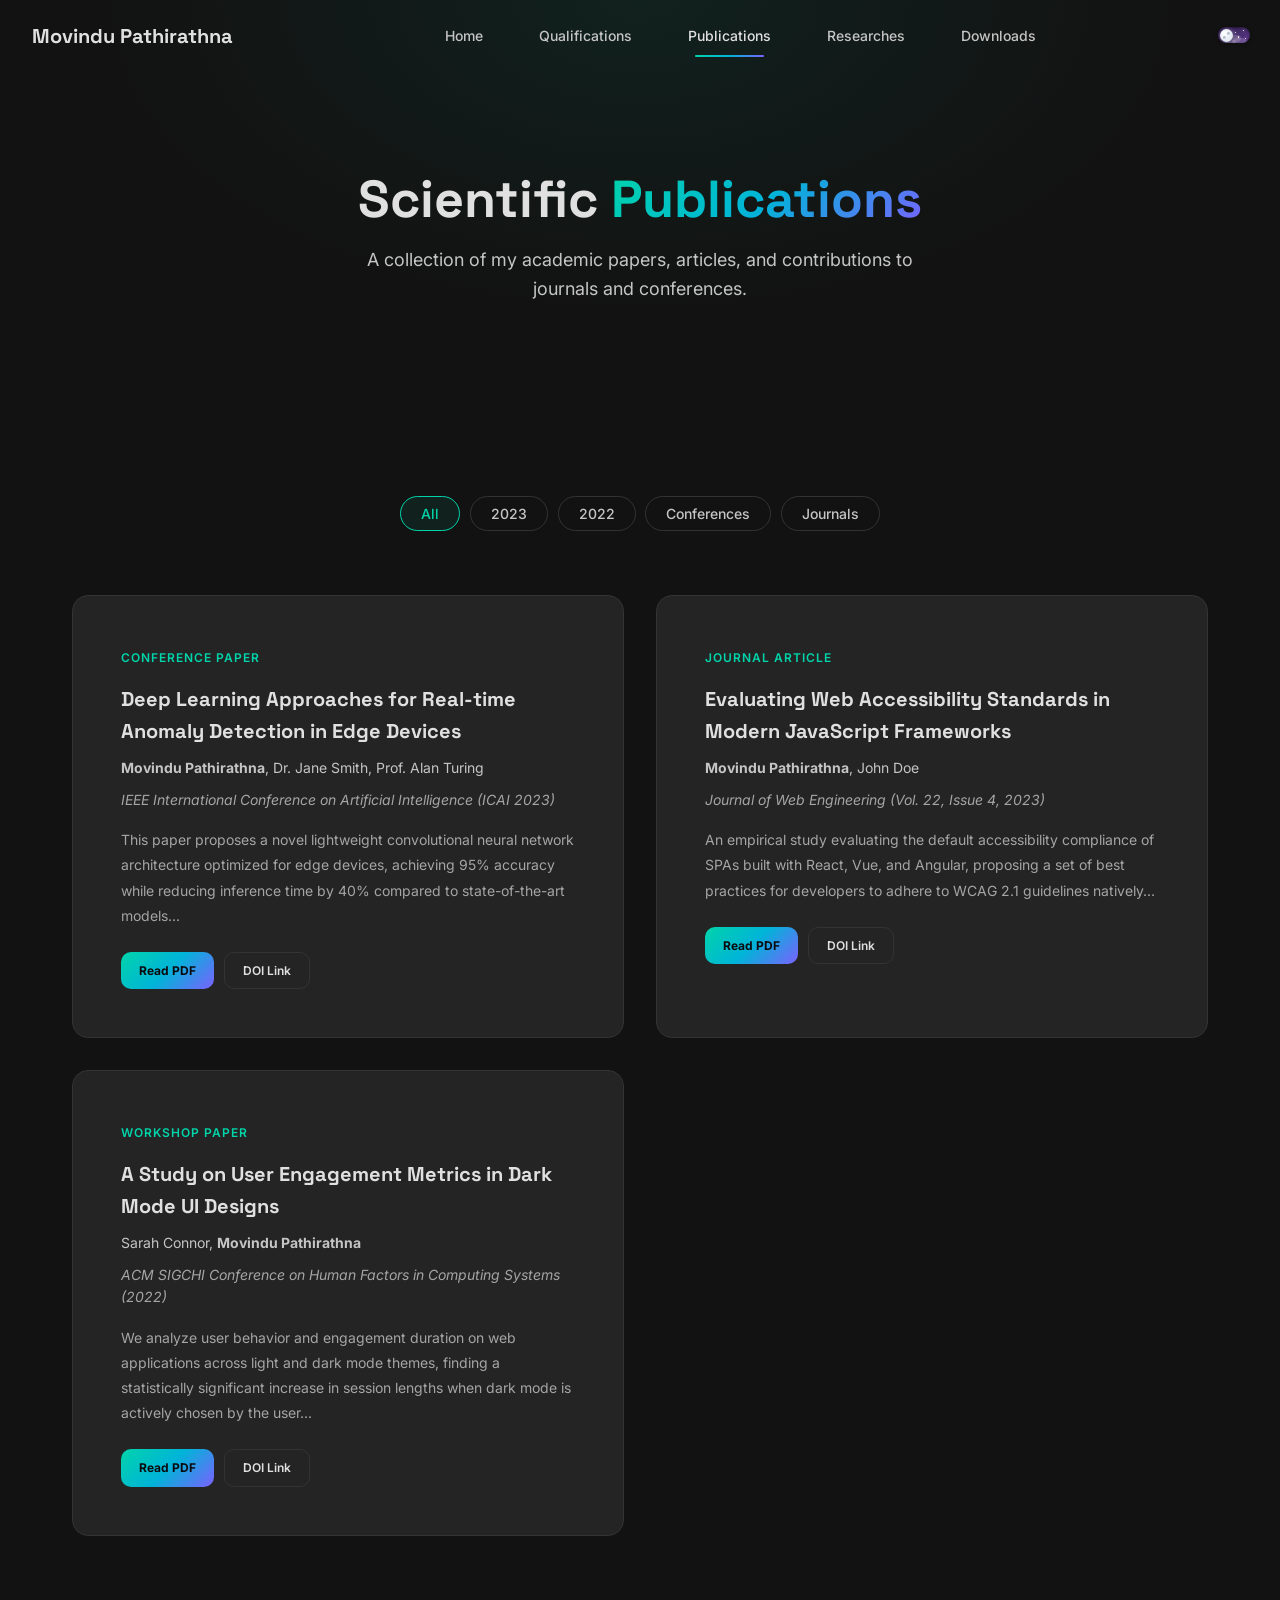
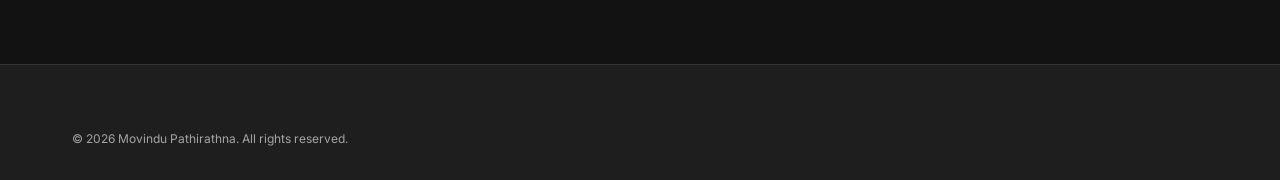
==== commit fcbbfe9c: "Add files via upload 3rd commit" ====
--- a/publications.html
+++ b/publications.html
@@ -24,6 +24,7 @@
                 <a href="qualifications.html" class="nav-link">Qualifications</a>
                 <a href="publications.html" class="nav-link active">Publications</a>
                 <a href="researches.html" class="nav-link">Researches</a>
+                <a href="downloads.html" class="nav-link">Downloads</a>
             </div>
 
             <div class="nav-right-controls">
@@ -66,6 +67,7 @@
         <a href="qualifications.html" class="nav-link">Qualifications</a>
         <a href="publications.html" class="nav-link">Publications</a>
         <a href="researches.html" class="nav-link">Researches</a>
+        <a href="downloads.html" class="nav-link">Downloads</a>
     </div>
 
     <!-- Page Header -->
@@ -93,13 +95,10 @@
                 <div class="pub-card reveal delay-1">
                     <span class="pub-type">Conference Paper</span>
                     <h3>Deep Learning Approaches for Real-time Anomaly Detection in Edge Devices</h3>
-                    <div class="pub-authors"><strong>Movindu Pathirathna</strong>, Dr. Jane Smith, Prof. Alan Turing
-                    </div>
+                    <div class="pub-authors"><strong>Movindu Pathirathna</strong>, Dr. Jane Smith, Prof. Alan Turing</div>
                     <div class="pub-venue">IEEE International Conference on Artificial Intelligence (ICAI 2023)</div>
                     <p class="pub-abstract">
-                        This paper proposes a novel lightweight convolutional neural network architecture optimized for
-                        edge devices, achieving 95% accuracy while reducing inference time by 40% compared to
-                        state-of-the-art models...
+                        This paper proposes a novel lightweight convolutional neural network architecture optimized for edge devices, achieving 95% accuracy while reducing inference time by 40% compared to state-of-the-art models...
                     </p>
                     <div class="pub-card-actions">
                         <a href="#" class="btn btn-sm btn-primary">Read PDF</a>
@@ -113,9 +112,7 @@
                     <div class="pub-authors"><strong>Movindu Pathirathna</strong>, John Doe</div>
                     <div class="pub-venue">Journal of Web Engineering (Vol. 22, Issue 4, 2023)</div>
                     <p class="pub-abstract">
-                        An empirical study evaluating the default accessibility compliance of SPAs built with React,
-                        Vue, and Angular, proposing a set of best practices for developers to adhere to WCAG 2.1
-                        guidelines natively...
+                        An empirical study evaluating the default accessibility compliance of SPAs built with React, Vue, and Angular, proposing a set of best practices for developers to adhere to WCAG 2.1 guidelines natively...
                     </p>
                     <div class="pub-card-actions">
                         <a href="#" class="btn btn-sm btn-primary">Read PDF</a>
@@ -129,9 +126,7 @@
                     <div class="pub-authors">Sarah Connor, <strong>Movindu Pathirathna</strong></div>
                     <div class="pub-venue">ACM SIGCHI Conference on Human Factors in Computing Systems (2022)</div>
                     <p class="pub-abstract">
-                        We analyze user behavior and engagement duration on web applications across light and dark mode
-                        themes, finding a statistically significant increase in session lengths when dark mode is
-                        actively chosen by the user...
+                        We analyze user behavior and engagement duration on web applications across light and dark mode themes, finding a statistically significant increase in session lengths when dark mode is actively chosen by the user...
                     </p>
                     <div class="pub-card-actions">
                         <a href="#" class="btn btn-sm btn-primary">Read PDF</a>
--- a/css/style.css
+++ b/css/style.css
@@ -59,7 +59,7 @@
 
   /* Spacing */
   --space-xs: 0.25rem;
-  --space-sm: 0.5rem;
+  --space-sm: 0.6rem;
   --space-md: 1rem;
   --space-lg: 1.5rem;
   --space-xl: 2rem;
@@ -346,8 +346,9 @@
   align-items: center;
   justify-content: space-between;
   height: 100%;
-  padding-left: var(--space-sm);
-  /* Push logo closer to left edge */
+  max-width: 100%;
+  padding-left: var(--space-xl);
+  padding-right: var(--space-xl);
 }
 
 .nav-logo {
@@ -358,6 +359,7 @@
   display: flex;
   align-items: center;
   gap: var(--space-sm);
+  white-space: nowrap;
 }
 
 .nav-logo .logo-accent {
